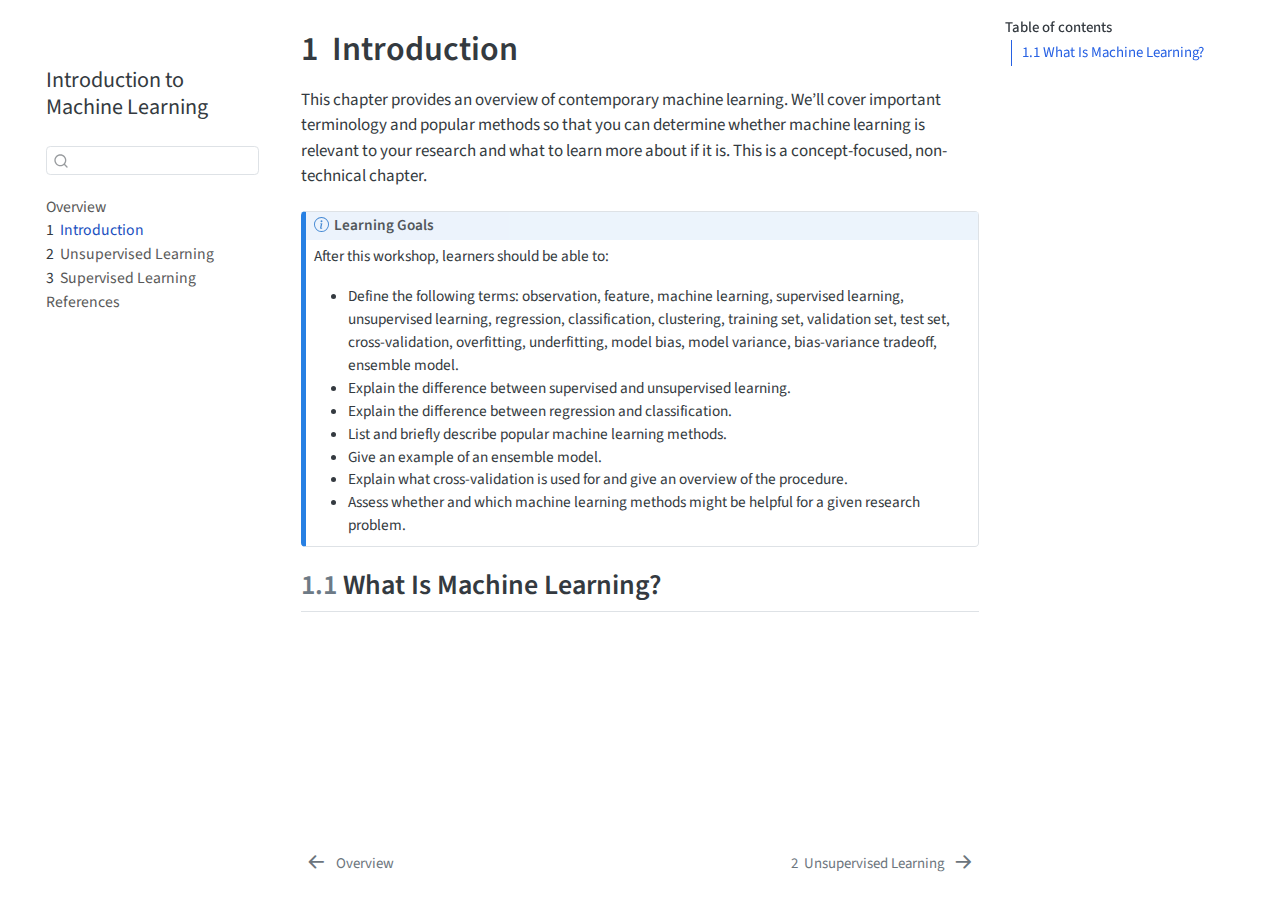
==== chapters/01_introduction.html @ d9996da0 "Update documentation" ====
<!DOCTYPE html>
<html xmlns="http://www.w3.org/1999/xhtml" lang="en" xml:lang="en"><head>

<meta charset="utf-8">
<meta name="generator" content="quarto-1.4.553">

<meta name="viewport" content="width=device-width, initial-scale=1.0, user-scalable=yes">


<title>Introduction to Machine Learning - 1&nbsp; Introduction</title>
<style>
code{white-space: pre-wrap;}
span.smallcaps{font-variant: small-caps;}
div.columns{display: flex; gap: min(4vw, 1.5em);}
div.column{flex: auto; overflow-x: auto;}
div.hanging-indent{margin-left: 1.5em; text-indent: -1.5em;}
ul.task-list{list-style: none;}
ul.task-list li input[type="checkbox"] {
  width: 0.8em;
  margin: 0 0.8em 0.2em -1em; /* quarto-specific, see https://github.com/quarto-dev/quarto-cli/issues/4556 */ 
  vertical-align: middle;
}
</style>


<script src="../site_libs/quarto-nav/quarto-nav.js"></script>
<script src="../site_libs/quarto-nav/headroom.min.js"></script>
<script src="../site_libs/clipboard/clipboard.min.js"></script>
<script src="../site_libs/quarto-search/autocomplete.umd.js"></script>
<script src="../site_libs/quarto-search/fuse.min.js"></script>
<script src="../site_libs/quarto-search/quarto-search.js"></script>
<meta name="quarto:offset" content="../">
<link href="../chapters/02_unsupervised.html" rel="next">
<link href="../index.html" rel="prev">
<script src="../site_libs/quarto-html/quarto.js"></script>
<script src="../site_libs/quarto-html/popper.min.js"></script>
<script src="../site_libs/quarto-html/tippy.umd.min.js"></script>
<script src="../site_libs/quarto-html/anchor.min.js"></script>
<link href="../site_libs/quarto-html/tippy.css" rel="stylesheet">
<link href="../site_libs/quarto-html/quarto-syntax-highlighting.css" rel="stylesheet" id="quarto-text-highlighting-styles">
<script src="../site_libs/bootstrap/bootstrap.min.js"></script>
<link href="../site_libs/bootstrap/bootstrap-icons.css" rel="stylesheet">
<link href="../site_libs/bootstrap/bootstrap.min.css" rel="stylesheet" id="quarto-bootstrap" data-mode="light">
<script id="quarto-search-options" type="application/json">{
  "location": "sidebar",
  "copy-button": false,
  "collapse-after": 3,
  "panel-placement": "start",
  "type": "textbox",
  "limit": 50,
  "keyboard-shortcut": [
    "f",
    "/",
    "s"
  ],
  "show-item-context": false,
  "language": {
    "search-no-results-text": "No results",
    "search-matching-documents-text": "matching documents",
    "search-copy-link-title": "Copy link to search",
    "search-hide-matches-text": "Hide additional matches",
    "search-more-match-text": "more match in this document",
    "search-more-matches-text": "more matches in this document",
    "search-clear-button-title": "Clear",
    "search-text-placeholder": "",
    "search-detached-cancel-button-title": "Cancel",
    "search-submit-button-title": "Submit",
    "search-label": "Search"
  }
}</script>


</head>

<body class="nav-sidebar floating">

<div id="quarto-search-results"></div>
  <header id="quarto-header" class="headroom fixed-top">
  <nav class="quarto-secondary-nav">
    <div class="container-fluid d-flex">
      <button type="button" class="quarto-btn-toggle btn" data-bs-toggle="collapse" data-bs-target=".quarto-sidebar-collapse-item" aria-controls="quarto-sidebar" aria-expanded="false" aria-label="Toggle sidebar navigation" onclick="if (window.quartoToggleHeadroom) { window.quartoToggleHeadroom(); }">
        <i class="bi bi-layout-text-sidebar-reverse"></i>
      </button>
        <nav class="quarto-page-breadcrumbs" aria-label="breadcrumb"><ol class="breadcrumb"><li class="breadcrumb-item"><a href="../chapters/01_introduction.html"><span class="chapter-number">1</span>&nbsp; <span class="chapter-title">Introduction</span></a></li></ol></nav>
        <a class="flex-grow-1" role="button" data-bs-toggle="collapse" data-bs-target=".quarto-sidebar-collapse-item" aria-controls="quarto-sidebar" aria-expanded="false" aria-label="Toggle sidebar navigation" onclick="if (window.quartoToggleHeadroom) { window.quartoToggleHeadroom(); }">      
        </a>
      <button type="button" class="btn quarto-search-button" aria-label="" onclick="window.quartoOpenSearch();">
        <i class="bi bi-search"></i>
      </button>
    </div>
  </nav>
</header>
<!-- content -->
<div id="quarto-content" class="quarto-container page-columns page-rows-contents page-layout-article">
<!-- sidebar -->
  <nav id="quarto-sidebar" class="sidebar collapse collapse-horizontal quarto-sidebar-collapse-item sidebar-navigation floating overflow-auto">
    <div class="pt-lg-2 mt-2 text-left sidebar-header sidebar-header-stacked">
      <a href="../index.html" class="sidebar-logo-link">
      <img src="https://datalab.ucdavis.edu/wp-content/uploads/2019/07/datalab-logo-full-color-rgb-1.png" alt="" class="sidebar-logo py-0 d-lg-inline d-none">
      </a>
    <div class="sidebar-title mb-0 py-0">
      <a href="../">Introduction to Machine Learning</a> 
    </div>
      </div>
        <div class="mt-2 flex-shrink-0 align-items-center">
        <div class="sidebar-search">
        <div id="quarto-search" class="" title="Search"></div>
        </div>
        </div>
    <div class="sidebar-menu-container"> 
    <ul class="list-unstyled mt-1">
        <li class="sidebar-item">
  <div class="sidebar-item-container"> 
  <a href="../index.html" class="sidebar-item-text sidebar-link">
 <span class="menu-text">Overview</span></a>
  </div>
</li>
        <li class="sidebar-item">
  <div class="sidebar-item-container"> 
  <a href="../chapters/01_introduction.html" class="sidebar-item-text sidebar-link active">
 <span class="menu-text"><span class="chapter-number">1</span>&nbsp; <span class="chapter-title">Introduction</span></span></a>
  </div>
</li>
        <li class="sidebar-item">
  <div class="sidebar-item-container"> 
  <a href="../chapters/02_unsupervised.html" class="sidebar-item-text sidebar-link">
 <span class="menu-text"><span class="chapter-number">2</span>&nbsp; <span class="chapter-title">Unsupervised Learning</span></span></a>
  </div>
</li>
        <li class="sidebar-item">
  <div class="sidebar-item-container"> 
  <a href="../chapters/03_supervised.html" class="sidebar-item-text sidebar-link">
 <span class="menu-text"><span class="chapter-number">3</span>&nbsp; <span class="chapter-title">Supervised Learning</span></span></a>
  </div>
</li>
        <li class="sidebar-item">
  <div class="sidebar-item-container"> 
  <a href="../chapters/references.html" class="sidebar-item-text sidebar-link">
 <span class="menu-text">References</span></a>
  </div>
</li>
    </ul>
    </div>
</nav>
<div id="quarto-sidebar-glass" class="quarto-sidebar-collapse-item" data-bs-toggle="collapse" data-bs-target=".quarto-sidebar-collapse-item"></div>
<!-- margin-sidebar -->
    <div id="quarto-margin-sidebar" class="sidebar margin-sidebar">
        <nav id="TOC" role="doc-toc" class="toc-active">
    <h2 id="toc-title">Table of contents</h2>
   
  <ul>
  <li><a href="#what-is-machine-learning" id="toc-what-is-machine-learning" class="nav-link active" data-scroll-target="#what-is-machine-learning"><span class="header-section-number">1.1</span> What Is Machine Learning?</a></li>
  </ul>
</nav>
    </div>
<!-- main -->
<main class="content" id="quarto-document-content">

<header id="title-block-header" class="quarto-title-block default">
<div class="quarto-title">
<h1 class="title"><span class="chapter-number">1</span>&nbsp; <span class="chapter-title">Introduction</span></h1>
</div>



<div class="quarto-title-meta">

    
  
    
  </div>
  


</header>


<p>This chapter provides an overview of contemporary machine learning. We’ll cover important terminology and popular methods so that you can determine whether machine learning is relevant to your research and what to learn more about if it is. This is a concept-focused, non-technical chapter.</p>
<div class="callout callout-style-default callout-note callout-titled" title="Learning Goals">
<div class="callout-header d-flex align-content-center">
<div class="callout-icon-container">
<i class="callout-icon"></i>
</div>
<div class="callout-title-container flex-fill">
Learning Goals
</div>
</div>
<div class="callout-body-container callout-body">
<p>After this workshop, learners should be able to:</p>
<ul>
<li>Define the following terms: observation, feature, machine learning, supervised learning, unsupervised learning, regression, classification, clustering, training set, validation set, test set, cross-validation, overfitting, underfitting, model bias, model variance, bias-variance tradeoff, ensemble model.</li>
<li>Explain the difference between supervised and unsupervised learning.</li>
<li>Explain the difference between regression and classification.</li>
<li>List and briefly describe popular machine learning methods.</li>
<li>Give an example of an ensemble model.</li>
<li>Explain what cross-validation is used for and give an overview of the procedure.</li>
<li>Assess whether and which machine learning methods might be helpful for a given research problem.</li>
</ul>
</div>
</div>
<section id="what-is-machine-learning" class="level2" data-number="1.1">
<h2 data-number="1.1" class="anchored" data-anchor-id="what-is-machine-learning"><span class="header-section-number">1.1</span> What Is Machine Learning?</h2>


</section>

</main> <!-- /main -->
<script id="quarto-html-after-body" type="application/javascript">
window.document.addEventListener("DOMContentLoaded", function (event) {
  const toggleBodyColorMode = (bsSheetEl) => {
    const mode = bsSheetEl.getAttribute("data-mode");
    const bodyEl = window.document.querySelector("body");
    if (mode === "dark") {
      bodyEl.classList.add("quarto-dark");
      bodyEl.classList.remove("quarto-light");
    } else {
      bodyEl.classList.add("quarto-light");
      bodyEl.classList.remove("quarto-dark");
    }
  }
  const toggleBodyColorPrimary = () => {
    const bsSheetEl = window.document.querySelector("link#quarto-bootstrap");
    if (bsSheetEl) {
      toggleBodyColorMode(bsSheetEl);
    }
  }
  toggleBodyColorPrimary();  
  const icon = "";
  const anchorJS = new window.AnchorJS();
  anchorJS.options = {
    placement: 'right',
    icon: icon
  };
  anchorJS.add('.anchored');
  const isCodeAnnotation = (el) => {
    for (const clz of el.classList) {
      if (clz.startsWith('code-annotation-')) {                     
        return true;
      }
    }
    return false;
  }
  const clipboard = new window.ClipboardJS('.code-copy-button', {
    text: function(trigger) {
      const codeEl = trigger.previousElementSibling.cloneNode(true);
      for (const childEl of codeEl.children) {
        if (isCodeAnnotation(childEl)) {
          childEl.remove();
        }
      }
      return codeEl.innerText;
    }
  });
  clipboard.on('success', function(e) {
    // button target
    const button = e.trigger;
    // don't keep focus
    button.blur();
    // flash "checked"
    button.classList.add('code-copy-button-checked');
    var currentTitle = button.getAttribute("title");
    button.setAttribute("title", "Copied!");
    let tooltip;
    if (window.bootstrap) {
      button.setAttribute("data-bs-toggle", "tooltip");
      button.setAttribute("data-bs-placement", "left");
      button.setAttribute("data-bs-title", "Copied!");
      tooltip = new bootstrap.Tooltip(button, 
        { trigger: "manual", 
          customClass: "code-copy-button-tooltip",
          offset: [0, -8]});
      tooltip.show();    
    }
    setTimeout(function() {
      if (tooltip) {
        tooltip.hide();
        button.removeAttribute("data-bs-title");
        button.removeAttribute("data-bs-toggle");
        button.removeAttribute("data-bs-placement");
      }
      button.setAttribute("title", currentTitle);
      button.classList.remove('code-copy-button-checked');
    }, 1000);
    // clear code selection
    e.clearSelection();
  });
    var localhostRegex = new RegExp(/^(?:http|https):\/\/localhost\:?[0-9]*\//);
    var mailtoRegex = new RegExp(/^mailto:/);
      var filterRegex = new RegExp('/' + window.location.host + '/');
    var isInternal = (href) => {
        return filterRegex.test(href) || localhostRegex.test(href) || mailtoRegex.test(href);
    }
    // Inspect non-navigation links and adorn them if external
 	var links = window.document.querySelectorAll('a[href]:not(.nav-link):not(.navbar-brand):not(.toc-action):not(.sidebar-link):not(.sidebar-item-toggle):not(.pagination-link):not(.no-external):not([aria-hidden]):not(.dropdown-item):not(.quarto-navigation-tool)');
    for (var i=0; i<links.length; i++) {
      const link = links[i];
      if (!isInternal(link.href)) {
        // undo the damage that might have been done by quarto-nav.js in the case of
        // links that we want to consider external
        if (link.dataset.originalHref !== undefined) {
          link.href = link.dataset.originalHref;
        }
      }
    }
  function tippyHover(el, contentFn, onTriggerFn, onUntriggerFn) {
    const config = {
      allowHTML: true,
      maxWidth: 500,
      delay: 100,
      arrow: false,
      appendTo: function(el) {
          return el.parentElement;
      },
      interactive: true,
      interactiveBorder: 10,
      theme: 'quarto',
      placement: 'bottom-start',
    };
    if (contentFn) {
      config.content = contentFn;
    }
    if (onTriggerFn) {
      config.onTrigger = onTriggerFn;
    }
    if (onUntriggerFn) {
      config.onUntrigger = onUntriggerFn;
    }
    window.tippy(el, config); 
  }
  const noterefs = window.document.querySelectorAll('a[role="doc-noteref"]');
  for (var i=0; i<noterefs.length; i++) {
    const ref = noterefs[i];
    tippyHover(ref, function() {
      // use id or data attribute instead here
      let href = ref.getAttribute('data-footnote-href') || ref.getAttribute('href');
      try { href = new URL(href).hash; } catch {}
      const id = href.replace(/^#\/?/, "");
      const note = window.document.getElementById(id);
      if (note) {
        return note.innerHTML;
      } else {
        return "";
      }
    });
  }
  const xrefs = window.document.querySelectorAll('a.quarto-xref');
  const processXRef = (id, note) => {
    // Strip column container classes
    const stripColumnClz = (el) => {
      el.classList.remove("page-full", "page-columns");
      if (el.children) {
        for (const child of el.children) {
          stripColumnClz(child);
        }
      }
    }
    stripColumnClz(note)
    if (id === null || id.startsWith('sec-')) {
      // Special case sections, only their first couple elements
      const container = document.createElement("div");
      if (note.children && note.children.length > 2) {
        container.appendChild(note.children[0].cloneNode(true));
        for (let i = 1; i < note.children.length; i++) {
          const child = note.children[i];
          if (child.tagName === "P" && child.innerText === "") {
            continue;
          } else {
            container.appendChild(child.cloneNode(true));
            break;
          }
        }
        if (window.Quarto?.typesetMath) {
          window.Quarto.typesetMath(container);
        }
        return container.innerHTML
      } else {
        if (window.Quarto?.typesetMath) {
          window.Quarto.typesetMath(note);
        }
        return note.innerHTML;
      }
    } else {
      // Remove any anchor links if they are present
      const anchorLink = note.querySelector('a.anchorjs-link');
      if (anchorLink) {
        anchorLink.remove();
      }
      if (window.Quarto?.typesetMath) {
        window.Quarto.typesetMath(note);
      }
      // TODO in 1.5, we should make sure this works without a callout special case
      if (note.classList.contains("callout")) {
        return note.outerHTML;
      } else {
        return note.innerHTML;
      }
    }
  }
  for (var i=0; i<xrefs.length; i++) {
    const xref = xrefs[i];
    tippyHover(xref, undefined, function(instance) {
      instance.disable();
      let url = xref.getAttribute('href');
      let hash = undefined; 
      if (url.startsWith('#')) {
        hash = url;
      } else {
        try { hash = new URL(url).hash; } catch {}
      }
      if (hash) {
        const id = hash.replace(/^#\/?/, "");
        const note = window.document.getElementById(id);
        if (note !== null) {
          try {
            const html = processXRef(id, note.cloneNode(true));
            instance.setContent(html);
          } finally {
            instance.enable();
            instance.show();
          }
        } else {
          // See if we can fetch this
          fetch(url.split('#')[0])
          .then(res => res.text())
          .then(html => {
            const parser = new DOMParser();
            const htmlDoc = parser.parseFromString(html, "text/html");
            const note = htmlDoc.getElementById(id);
            if (note !== null) {
              const html = processXRef(id, note);
              instance.setContent(html);
            } 
          }).finally(() => {
            instance.enable();
            instance.show();
          });
        }
      } else {
        // See if we can fetch a full url (with no hash to target)
        // This is a special case and we should probably do some content thinning / targeting
        fetch(url)
        .then(res => res.text())
        .then(html => {
          const parser = new DOMParser();
          const htmlDoc = parser.parseFromString(html, "text/html");
          const note = htmlDoc.querySelector('main.content');
          if (note !== null) {
            // This should only happen for chapter cross references
            // (since there is no id in the URL)
            // remove the first header
            if (note.children.length > 0 && note.children[0].tagName === "HEADER") {
              note.children[0].remove();
            }
            const html = processXRef(null, note);
            instance.setContent(html);
          } 
        }).finally(() => {
          instance.enable();
          instance.show();
        });
      }
    }, function(instance) {
    });
  }
      let selectedAnnoteEl;
      const selectorForAnnotation = ( cell, annotation) => {
        let cellAttr = 'data-code-cell="' + cell + '"';
        let lineAttr = 'data-code-annotation="' +  annotation + '"';
        const selector = 'span[' + cellAttr + '][' + lineAttr + ']';
        return selector;
      }
      const selectCodeLines = (annoteEl) => {
        const doc = window.document;
        const targetCell = annoteEl.getAttribute("data-target-cell");
        const targetAnnotation = annoteEl.getAttribute("data-target-annotation");
        const annoteSpan = window.document.querySelector(selectorForAnnotation(targetCell, targetAnnotation));
        const lines = annoteSpan.getAttribute("data-code-lines").split(",");
        const lineIds = lines.map((line) => {
          return targetCell + "-" + line;
        })
        let top = null;
        let height = null;
        let parent = null;
        if (lineIds.length > 0) {
            //compute the position of the single el (top and bottom and make a div)
            const el = window.document.getElementById(lineIds[0]);
            top = el.offsetTop;
            height = el.offsetHeight;
            parent = el.parentElement.parentElement;
          if (lineIds.length > 1) {
            const lastEl = window.document.getElementById(lineIds[lineIds.length - 1]);
            const bottom = lastEl.offsetTop + lastEl.offsetHeight;
            height = bottom - top;
          }
          if (top !== null && height !== null && parent !== null) {
            // cook up a div (if necessary) and position it 
            let div = window.document.getElementById("code-annotation-line-highlight");
            if (div === null) {
              div = window.document.createElement("div");
              div.setAttribute("id", "code-annotation-line-highlight");
              div.style.position = 'absolute';
              parent.appendChild(div);
            }
            div.style.top = top - 2 + "px";
            div.style.height = height + 4 + "px";
            div.style.left = 0;
            let gutterDiv = window.document.getElementById("code-annotation-line-highlight-gutter");
            if (gutterDiv === null) {
              gutterDiv = window.document.createElement("div");
              gutterDiv.setAttribute("id", "code-annotation-line-highlight-gutter");
              gutterDiv.style.position = 'absolute';
              const codeCell = window.document.getElementById(targetCell);
              const gutter = codeCell.querySelector('.code-annotation-gutter');
              gutter.appendChild(gutterDiv);
            }
            gutterDiv.style.top = top - 2 + "px";
            gutterDiv.style.height = height + 4 + "px";
          }
          selectedAnnoteEl = annoteEl;
        }
      };
      const unselectCodeLines = () => {
        const elementsIds = ["code-annotation-line-highlight", "code-annotation-line-highlight-gutter"];
        elementsIds.forEach((elId) => {
          const div = window.document.getElementById(elId);
          if (div) {
            div.remove();
          }
        });
        selectedAnnoteEl = undefined;
      };
        // Handle positioning of the toggle
    window.addEventListener(
      "resize",
      throttle(() => {
        elRect = undefined;
        if (selectedAnnoteEl) {
          selectCodeLines(selectedAnnoteEl);
        }
      }, 10)
    );
    function throttle(fn, ms) {
    let throttle = false;
    let timer;
      return (...args) => {
        if(!throttle) { // first call gets through
            fn.apply(this, args);
            throttle = true;
        } else { // all the others get throttled
            if(timer) clearTimeout(timer); // cancel #2
            timer = setTimeout(() => {
              fn.apply(this, args);
              timer = throttle = false;
            }, ms);
        }
      };
    }
      // Attach click handler to the DT
      const annoteDls = window.document.querySelectorAll('dt[data-target-cell]');
      for (const annoteDlNode of annoteDls) {
        annoteDlNode.addEventListener('click', (event) => {
          const clickedEl = event.target;
          if (clickedEl !== selectedAnnoteEl) {
            unselectCodeLines();
            const activeEl = window.document.querySelector('dt[data-target-cell].code-annotation-active');
            if (activeEl) {
              activeEl.classList.remove('code-annotation-active');
            }
            selectCodeLines(clickedEl);
            clickedEl.classList.add('code-annotation-active');
          } else {
            // Unselect the line
            unselectCodeLines();
            clickedEl.classList.remove('code-annotation-active');
          }
        });
      }
  const findCites = (el) => {
    const parentEl = el.parentElement;
    if (parentEl) {
      const cites = parentEl.dataset.cites;
      if (cites) {
        return {
          el,
          cites: cites.split(' ')
        };
      } else {
        return findCites(el.parentElement)
      }
    } else {
      return undefined;
    }
  };
  var bibliorefs = window.document.querySelectorAll('a[role="doc-biblioref"]');
  for (var i=0; i<bibliorefs.length; i++) {
    const ref = bibliorefs[i];
    const citeInfo = findCites(ref);
    if (citeInfo) {
      tippyHover(citeInfo.el, function() {
        var popup = window.document.createElement('div');
        citeInfo.cites.forEach(function(cite) {
          var citeDiv = window.document.createElement('div');
          citeDiv.classList.add('hanging-indent');
          citeDiv.classList.add('csl-entry');
          var biblioDiv = window.document.getElementById('ref-' + cite);
          if (biblioDiv) {
            citeDiv.innerHTML = biblioDiv.innerHTML;
          }
          popup.appendChild(citeDiv);
        });
        return popup.innerHTML;
      });
    }
  }
});
</script>
<nav class="page-navigation">
  <div class="nav-page nav-page-previous">
      <a href="../index.html" class="pagination-link" aria-label="Overview">
        <i class="bi bi-arrow-left-short"></i> <span class="nav-page-text">Overview</span>
      </a>          
  </div>
  <div class="nav-page nav-page-next">
      <a href="../chapters/02_unsupervised.html" class="pagination-link" aria-label="Unsupervised Learning">
        <span class="nav-page-text"><span class="chapter-number">2</span>&nbsp; <span class="chapter-title">Unsupervised Learning</span></span> <i class="bi bi-arrow-right-short"></i>
      </a>
  </div>
</nav>
</div> <!-- /content -->




</body></html>
---- site_libs/quarto-html/tippy.css ----
.tippy-box[data-animation=fade][data-state=hidden]{opacity:0}[data-tippy-root]{max-width:calc(100vw - 10px)}.tippy-box{position:relative;background-color:#333;color:#fff;border-radius:4px;font-size:14px;line-height:1.4;white-space:normal;outline:0;transition-property:transform,visibility,opacity}.tippy-box[data-placement^=top]>.tippy-arrow{bottom:0}.tippy-box[data-placement^=top]>.tippy-arrow:before{bottom:-7px;left:0;border-width:8px 8px 0;border-top-color:initial;transform-origin:center top}.tippy-box[data-placement^=bottom]>.tippy-arrow{top:0}.tippy-box[data-placement^=bottom]>.tippy-arrow:before{top:-7px;left:0;border-width:0 8px 8px;border-bottom-color:initial;transform-origin:center bottom}.tippy-box[data-placement^=left]>.tippy-arrow{right:0}.tippy-box[data-placement^=left]>.tippy-arrow:before{border-width:8px 0 8px 8px;border-left-color:initial;right:-7px;transform-origin:center left}.tippy-box[data-placement^=right]>.tippy-arrow{left:0}.tippy-box[data-placement^=right]>.tippy-arrow:before{left:-7px;border-width:8px 8px 8px 0;border-right-color:initial;transform-origin:center right}.tippy-box[data-inertia][data-state=visible]{transition-timing-function:cubic-bezier(.54,1.5,.38,1.11)}.tippy-arrow{width:16px;height:16px;color:#333}.tippy-arrow:before{content:"";position:absolute;border-color:transparent;border-style:solid}.tippy-content{position:relative;padding:5px 9px;z-index:1}
---- site_libs/quarto-html/quarto-syntax-highlighting.css ----
/* quarto syntax highlight colors */
:root {
  --quarto-hl-ot-color: #003B4F;
  --quarto-hl-at-color: #657422;
  --quarto-hl-ss-color: #20794D;
  --quarto-hl-an-color: #5E5E5E;
  --quarto-hl-fu-color: #4758AB;
  --quarto-hl-st-color: #20794D;
  --quarto-hl-cf-color: #003B4F;
  --quarto-hl-op-color: #5E5E5E;
  --quarto-hl-er-color: #AD0000;
  --quarto-hl-bn-color: #AD0000;
  --quarto-hl-al-color: #AD0000;
  --quarto-hl-va-color: #111111;
  --quarto-hl-bu-color: inherit;
  --quarto-hl-ex-color: inherit;
  --quarto-hl-pp-color: #AD0000;
  --quarto-hl-in-color: #5E5E5E;
  --quarto-hl-vs-color: #20794D;
  --quarto-hl-wa-color: #5E5E5E;
  --quarto-hl-do-color: #5E5E5E;
  --quarto-hl-im-color: #00769E;
  --quarto-hl-ch-color: #20794D;
  --quarto-hl-dt-color: #AD0000;
  --quarto-hl-fl-color: #AD0000;
  --quarto-hl-co-color: #5E5E5E;
  --quarto-hl-cv-color: #5E5E5E;
  --quarto-hl-cn-color: #8f5902;
  --quarto-hl-sc-color: #5E5E5E;
  --quarto-hl-dv-color: #AD0000;
  --quarto-hl-kw-color: #003B4F;
}

/* other quarto variables */
:root {
  --quarto-font-monospace: SFMono-Regular, Menlo, Monaco, Consolas, "Liberation Mono", "Courier New", monospace;
}

pre > code.sourceCode > span {
  color: #003B4F;
}

code span {
  color: #003B4F;
}

code.sourceCode > span {
  color: #003B4F;
}

div.sourceCode,
div.sourceCode pre.sourceCode {
  color: #003B4F;
}

code span.ot {
  color: #003B4F;
  font-style: inherit;
}

code span.at {
  color: #657422;
  font-style: inherit;
}

code span.ss {
  color: #20794D;
  font-style: inherit;
}

code span.an {
  color: #5E5E5E;
  font-style: inherit;
}

code span.fu {
  color: #4758AB;
  font-style: inherit;
}

code span.st {
  color: #20794D;
  font-style: inherit;
}

code span.cf {
  color: #003B4F;
  font-style: inherit;
}

code span.op {
  color: #5E5E5E;
  font-style: inherit;
}

code span.er {
  color: #AD0000;
  font-style: inherit;
}

code span.bn {
  color: #AD0000;
  font-style: inherit;
}

code span.al {
  color: #AD0000;
  font-style: inherit;
}

code span.va {
  color: #111111;
  font-style: inherit;
}

code span.bu {
  font-style: inherit;
}

code span.ex {
  font-style: inherit;
}

code span.pp {
  color: #AD0000;
  font-style: inherit;
}

code span.in {
  color: #5E5E5E;
  font-style: inherit;
}

code span.vs {
  color: #20794D;
  font-style: inherit;
}

code span.wa {
  color: #5E5E5E;
  font-style: italic;
}

code span.do {
  color: #5E5E5E;
  font-style: italic;
}

code span.im {
  color: #00769E;
  font-style: inherit;
}

code span.ch {
  color: #20794D;
  font-style: inherit;
}

code span.dt {
  color: #AD0000;
  font-style: inherit;
}

code span.fl {
  color: #AD0000;
  font-style: inherit;
}

code span.co {
  color: #5E5E5E;
  font-style: inherit;
}

code span.cv {
  color: #5E5E5E;
  font-style: italic;
}

code span.cn {
  color: #8f5902;
  font-style: inherit;
}

code span.sc {
  color: #5E5E5E;
  font-style: inherit;
}

code span.dv {
  color: #AD0000;
  font-style: inherit;
}

code span.kw {
  color: #003B4F;
  font-style: inherit;
}

.prevent-inlining {
  content: "</";
}

/*# sourceMappingURL=debc5d5d77c3f9108843748ff7464032.css.map */
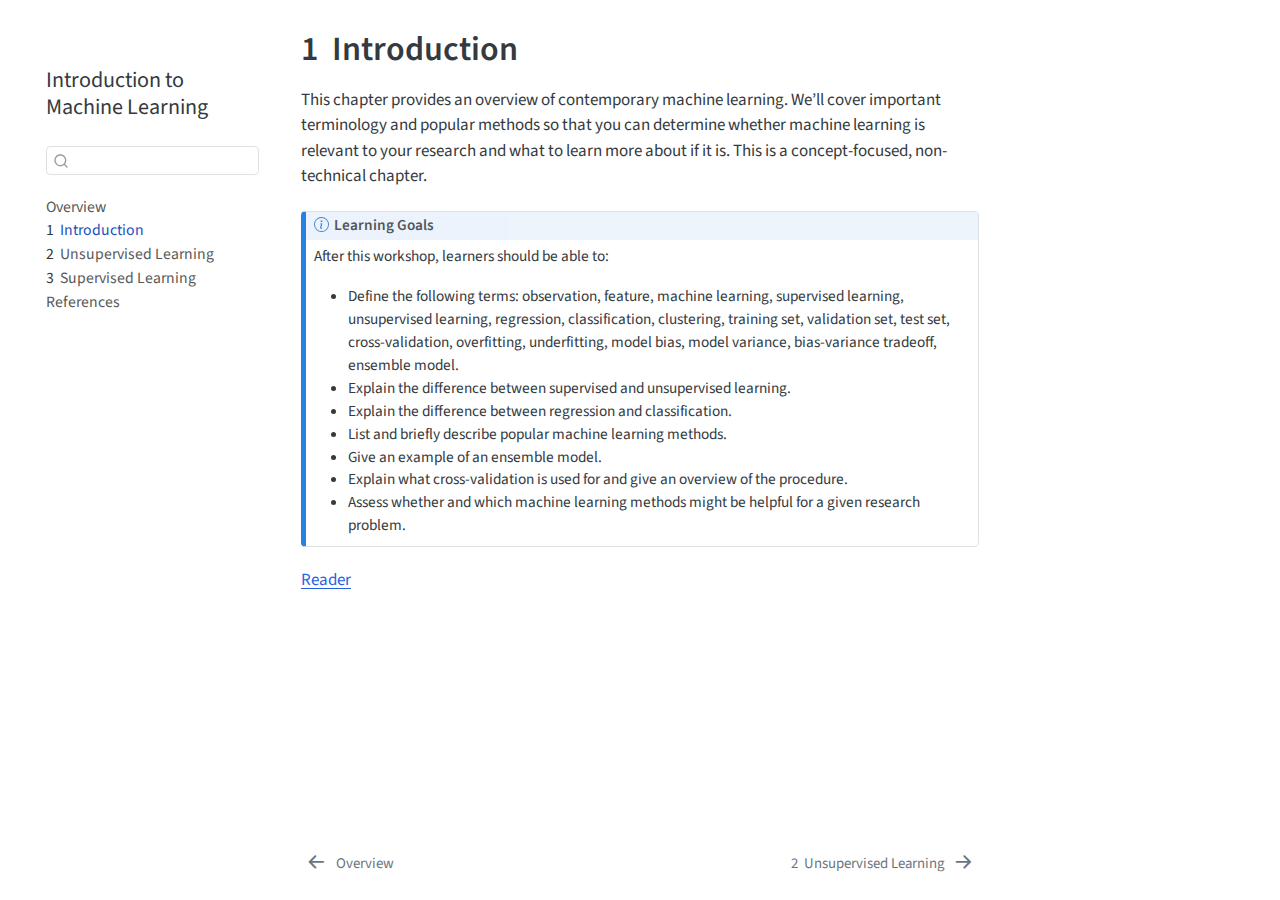
==== commit c9df8a16: "Update documentation" ====
--- a/chapters/01_introduction.html
+++ b/chapters/01_introduction.html
@@ -145,13 +145,7 @@
 <div id="quarto-sidebar-glass" class="quarto-sidebar-collapse-item" data-bs-toggle="collapse" data-bs-target=".quarto-sidebar-collapse-item"></div>
 <!-- margin-sidebar -->
     <div id="quarto-margin-sidebar" class="sidebar margin-sidebar">
-        <nav id="TOC" role="doc-toc" class="toc-active">
-    <h2 id="toc-title">Table of contents</h2>
-   
-  <ul>
-  <li><a href="#what-is-machine-learning" id="toc-what-is-machine-learning" class="nav-link active" data-scroll-target="#what-is-machine-learning"><span class="header-section-number">1.1</span> What Is Machine Learning?</a></li>
-  </ul>
-</nav>
+        
     </div>
 <!-- main -->
 <main class="content" id="quarto-document-content">
@@ -198,11 +192,9 @@
 </ul>
 </div>
 </div>
-<section id="what-is-machine-learning" class="level2" data-number="1.1">
-<h2 data-number="1.1" class="anchored" data-anchor-id="what-is-machine-learning"><span class="header-section-number">1.1</span> What Is Machine Learning?</h2>
-
-
-</section>
+<p><a href="https://docs.google.com/presentation/d/1hQQVCuGFL5nYssFba1ZK_J-HxGiiRreV9_wx03NlPM4/edit?usp=sharing">Reader</a></p>
+
+
 
 </main> <!-- /main -->
 <script id="quarto-html-after-body" type="application/javascript">
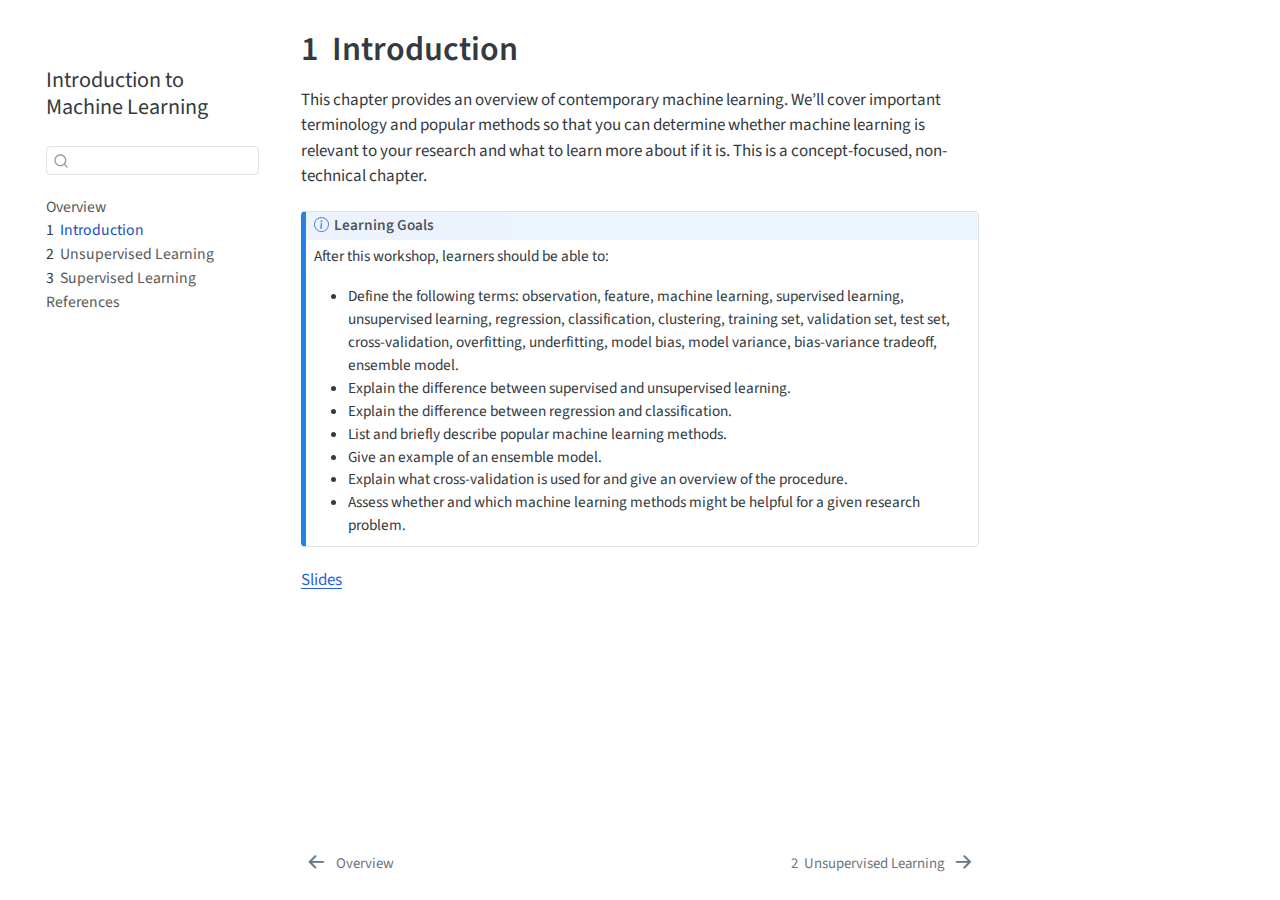
==== commit bf8eb7da: "Update documentation" ====
--- a/chapters/01_introduction.html
+++ b/chapters/01_introduction.html
@@ -192,7 +192,7 @@
 </ul>
 </div>
 </div>
-<p><a href="https://docs.google.com/presentation/d/1hQQVCuGFL5nYssFba1ZK_J-HxGiiRreV9_wx03NlPM4/edit?usp=sharing">Reader</a></p>
+<p><a href="https://docs.google.com/presentation/d/1hQQVCuGFL5nYssFba1ZK_J-HxGiiRreV9_wx03NlPM4/edit?usp=sharing">Slides</a></p>
 
 
 
